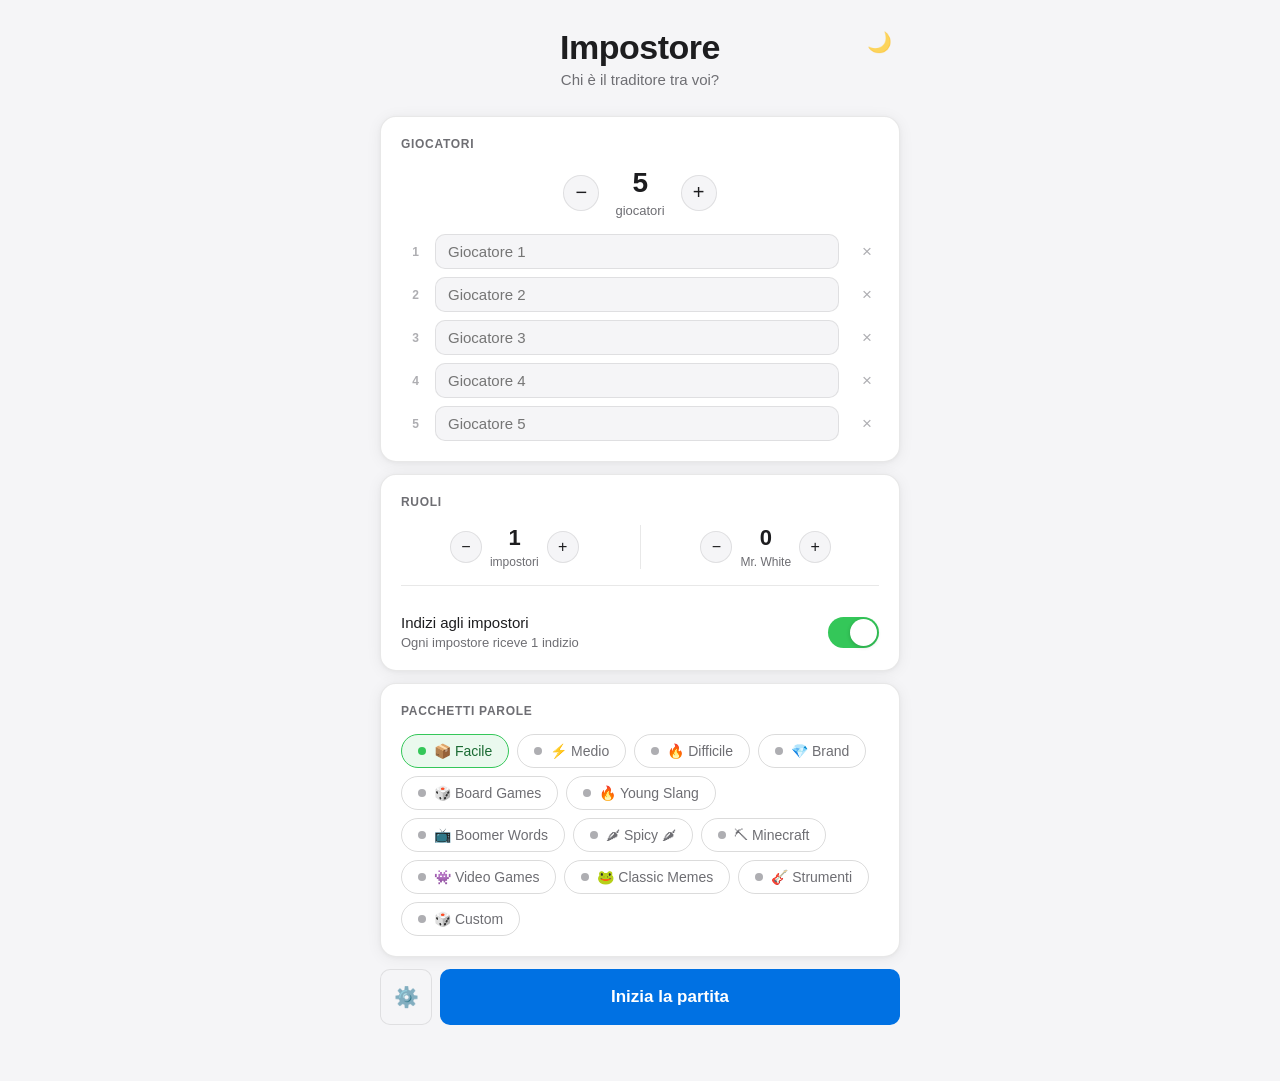
==== index.html @ fb58d08e "Rifinisce modale creazione pacchetti AI" ====
<!DOCTYPE html>
<html lang="it">
<head>
  <meta charset="UTF-8">
  <meta name="viewport" content="width=device-width, initial-scale=1.0">
  <title>Impostore</title>
  <link rel="stylesheet" href="style.css">
  <script>
    (function() {
      var t = localStorage.getItem('imp_theme') ||
        (matchMedia('(prefers-color-scheme: dark)').matches ? 'dark' : 'light');
      document.documentElement.dataset.theme = t;
    })();
  </script>
</head>
<body>
  <div class="app">
    <!-- HOME -->
    <div class="screen active" id="screen-home">
      <div class="header" style="position:relative;">
        <button class="theme-btn" id="btn-theme" aria-label="Cambia tema">🌙</button>
        <h1>Impostore</h1>
        <p>Chi è il traditore tra voi?</p>
      </div>
      <div class="card">
        <div class="card-title">Giocatori</div>
        <div class="stepper">
          <button class="step-btn" id="btn-players-minus">−</button>
          <div>
            <div class="step-value" id="player-count">5</div>
            <div class="step-label">giocatori</div>
          </div>
          <button class="step-btn" id="btn-players-plus">+</button>
        </div>
        <div class="player-name-list" id="player-name-list"></div>
      </div>
      <div class="card">
        <div class="card-title">Ruoli</div>
        <div class="roles-grid">
          <div class="role-col-l">
            <div class="stepper">
              <button class="step-btn" id="btn-impostors-minus">−</button>
              <div>
                <div class="step-value" id="impostor-count">1</div>
                <div class="step-label">impostori</div>
              </div>
              <button class="step-btn" id="btn-impostors-plus">+</button>
            </div>
          </div>
          <div class="roles-divider"></div>
          <div class="role-col-r">
            <div class="stepper">
              <button class="step-btn" id="btn-mrwhites-minus">−</button>
              <div>
                <div class="step-value" id="mrwhite-count">0</div>
                <div class="step-label">Mr. White</div>
              </div>
              <button class="step-btn" id="btn-mrwhites-plus">+</button>
            </div>
          </div>
        </div>
        <div class="divider"></div>
        <div class="toggle-row">
          <div class="toggle-info">
            <h3>Indizi agli impostori</h3>
            <p>Ogni impostore riceve 1 indizio</p>
          </div>
          <button class="toggle on" id="toggle-hints"></button>
        </div>
      </div>
      <div class="card">
        <div class="card-title">Pacchetti parole</div>
        <div class="packet-grid" id="home-packet-grid"></div>
      </div>
      <div class="start-row">
        <button class="settings-gear" id="btn-settings">⚙️</button>
        <button class="btn btn-primary" id="btn-start" style="flex: 1;">Inizia la partita</button>
      </div>
    </div>

    <!-- SETTINGS -->
    <div class="screen" id="screen-settings">
      <div class="nav-row">
        <button class="nav-back" id="btn-settings-back">‹ Indietro</button>
        <div class="nav-title">Pacchetti parole</div>
        <div style="width: 60px;"></div>
      </div>
      <div class="settings-intro">
        Formato per ogni riga: <code>parola,indizio1,indizio2,...</code><br>
        Una voce per riga &nbsp;·&nbsp; Indizi opzionali, quanti ne vuoi &nbsp;·&nbsp; Ogni indizio può essere più parole
      </div>
      <div class="sa-row">
        <button class="sa-btn" id="btn-export-all">⬆ Esporta tutti</button>
        <label class="sa-btn" style="cursor: pointer;">
          ⬇ Importa
          <input type="file" id="file-import" accept=".json" style="display: none;">
        </label>
      </div>
      <div id="packet-editors"></div>
      <button class="add-packet-btn" id="btn-add-packet">+ Aggiungi pacchetto</button>
      <button class="add-packet-btn ai-open-btn" id="btn-ai-packet">✨ Crea pacchetto con AI</button>
    </div>

    <!-- COVER -->
    <div class="screen" id="screen-cover">
      <div class="progress-bar">
        <div class="progress-fill" id="cover-pb"></div>
      </div>
      <div class="cover-screen">
        <div class="cover-icon">🙈</div>
        <div class="cover-title" id="cover-title">Passa il telefono</div>
        <div class="cover-sub">Guarda solo tu la schermata successiva</div>
      </div>
    </div>

    <!-- REVEAL -->
    <div class="screen" id="screen-reveal">
      <div class="progress-bar">
        <div class="progress-fill" id="reveal-pb"></div>
      </div>
      <div class="reveal-top">
        <div class="player-card" id="player-card"></div>
      </div>
    </div>

    <!-- VOTE -->
    <div class="screen" id="screen-vote">
      <div class="nav-row">
        <div class="nav-title">Vota l'impostore</div>
      </div>
      <div class="card">
        <div class="card-title">Chi vuoi eliminare?</div>
        <div class="player-list" id="vote-list"></div>
      </div>
    </div>

    <!-- CIVILIAN ELIMINATED -->
    <div class="screen" id="screen-civilian-elim">
      <div class="civ-elim-card">
        <div style="font-size: 64px; margin-bottom: var(--spacing-lg);">😮</div>
        <div style="font-size: 22px; font-weight: 700; margin-bottom: var(--spacing-md);" id="civ-elim-name"></div>
        <div style="font-size: 17px; color: var(--success); font-weight: 600; margin-bottom: var(--spacing-lg);">Era un civile!</div>
        <p style="font-size: 15px; color: var(--text2); line-height: 1.5;">Gli impostori sono ancora in circolazione. Il gioco continua.</p>
      </div>
    </div>

    <!-- MR WHITE GUESS -->
    <div class="screen" id="screen-mrwhite-guess">
      <div class="player-card">
        <div class="role-icon mrwhite">🕵️</div>
        <div class="role-badge mrwhite">Mr. White eliminato</div>
        <p style="font-size: 15px; color: var(--text2); line-height: 1.5; margin-bottom: var(--spacing-xl);">
          Hai ascoltato tutti. Se indovini la parola segreta, <strong>vinci tu!</strong>
        </p>
        <input type="text" id="mrwhite-guess-input" placeholder="La parola è…"
          style="width: 100%; padding: var(--spacing-lg); border-radius: var(--radius-sm); border: 1.5px solid var(--border); font-size: 17px; font-family: inherit; outline: none; text-align: center; background: var(--surface2); margin-bottom: var(--spacing-lg); transition: border-color 0.15s;"
          onkeydown="if(event.key==='Enter'){checkMrWhiteGuess();}" />
      </div>
    </div>

    <!-- RESULT -->
    <div class="screen" id="screen-result">
      <div class="result-card" id="result-card"></div>
    </div>

    <!-- ROLE SUMMARY -->
    <div class="screen" id="screen-role-summary">
      <div class="result-card" id="role-summary-card"></div>
    </div>
  </div>

  <!-- Bottom Navigation Bar -->
  <div class="bottom-nav" id="bottom-nav">
    <div class="bottom-nav-inner">
      <div class="btn-group" id="nav-buttons"></div>
    </div>
  </div>

  <div class="ai-modal" id="ai-pack-modal">
    <div class="ai-pack-panel" id="ai-pack-panel">
      <button class="ai-close" id="btn-ai-close" aria-label="Chiudi">×</button>
      <div class="ai-setup" id="ai-setup">
        <div class="card-title">Crea pacchetto con AI</div>
        <div class="ai-form-grid">
          <label class="ai-field">
            <span>Quante parole</span>
            <input type="number" id="ai-count" min="5" max="200" value="50">
          </label>
          <label class="ai-field">
            <span>Tema del pacchetto</span>
            <input type="text" id="ai-theme" placeholder="es. cinema anni '90">
          </label>
          <label class="ai-field">
            <span>Lingua</span>
            <input type="text" id="ai-language" value="italiano">
          </label>
          <label class="ai-field">
            <span>Indizi per parola</span>
            <input type="number" id="ai-hints" min="0" max="12" value="4">
          </label>
          <label class="ai-field">
            <span>Difficoltà indizi</span>
            <select id="ai-difficulty">
              <option value="vicini">Vicini alla parola</option>
              <option value="medi" selected>Medi</option>
              <option value="lontani">Lontani dalla parola</option>
              <option value="molto lontani">Molto lontani</option>
            </select>
          </label>
          <label class="ai-check">
            <input type="checkbox" id="ai-multiword" checked>
            <span>Gli indizi possono essere più di una parola</span>
          </label>
        </div>
        <label class="ai-field ai-extra-field">
          <span>Se ti serve qualcos'altro</span>
          <textarea id="ai-extra" rows="3" placeholder="Vincoli, pubblico, parole da evitare, tono..."></textarea>
        </label>
        <button class="btn btn-primary" id="btn-ai-copy">Copia prompt</button>
      </div>
      <div class="ai-import" id="ai-import">
        <div class="small-info" id="ai-copy-status">Prompt copiato. Incolla qui sotto la risposta dell'AI.</div>
        <textarea class="packet-textarea" id="ai-response" spellcheck="false" placeholder="Incolla qui la lista generata dall'AI"></textarea>
        <button class="btn btn-secondary" id="btn-ai-create">Crea pacchetto dalla risposta</button>
      </div>
    </div>
  </div>

  <script src="script.js"></script>
</body>
</html>
---- style.css ----
* {
  margin: 0;
  padding: 0;
  box-sizing: border-box;
}

:root {
  --bg: #f5f5f7;
  --surface: #fff;
  --surface2: #f5f5f7;
  --surface3: #e8e8ed;
  --border: rgba(0, 0, 0, 0.09);
  --border2: rgba(0, 0, 0, 0.14);
  --text: #1d1d1f;
  --text2: #6e6e73;
  --text3: #aeaeb2;
  --accent: #0071e3;
  --accent-h: #0077ed;
  --danger: #ff3b30;
  --success: #34c759;
  --warning: #ff9f0a;
  --mrw: #636366;

  --radius: 16px;
  --radius-sm: 10px;
  --spacing-xs: 4px;
  --spacing-sm: 8px;
  --spacing-md: 12px;
  --spacing-lg: 16px;
  --spacing-xl: 20px;
  --spacing-2xl: 24px;
  --spacing-3xl: 28px;
  --spacing-4xl: 32px;

  --shadow: 0 2px 16px rgba(0, 0, 0, 0.06), 0 1px 4px rgba(0, 0, 0, 0.04);
  --shadow-lg: 0 20px 60px rgba(0, 0, 0, 0.11), 0 4px 16px rgba(0, 0, 0, 0.06);

  --toggle-off: #e5e5ea;
  --nav-bg: rgba(245, 245, 247, 0.85);
}

body {
  font-family: -apple-system, BlinkMacSystemFont, 'Helvetica Neue', sans-serif;
  background: var(--bg);
  color: var(--text);
  min-height: 100vh;
  display: flex;
  flex-direction: column;
  align-items: center;
  padding: var(--spacing-2xl) var(--spacing-lg);
  -webkit-font-smoothing: antialiased;
  transition: padding-bottom 0.15s;
}

body.has-bottom-nav {
  padding-bottom: calc(140px + env(safe-area-inset-bottom, 0px));
}

.app {
  width: 100%;
  max-width: 520px;
  display: flex;
  flex-direction: column;
  flex: 1;
}

.screen {
  display: none;
}

.screen.active {
  display: block;
}

/* Header */
.header {
  text-align: center;
  margin-bottom: var(--spacing-3xl);
  padding-top: var(--spacing-xs);
}

.header h1 {
  font-size: 34px;
  font-weight: 700;
  letter-spacing: -0.5px;
}

.header p {
  font-size: 15px;
  color: var(--text2);
  margin-top: var(--spacing-xs);
}

/* Navigation */
.nav-row {
  display: flex;
  align-items: center;
  justify-content: space-between;
  margin-bottom: var(--spacing-lg);
}

.nav-back {
  font-size: 15px;
  color: var(--accent);
  background: none;
  border: none;
  cursor: pointer;
  font-family: inherit;
  font-weight: 500;
  padding: 0;
  transition: opacity 0.15s;
}

.nav-back:active {
  opacity: 0.7;
}

.nav-title {
  font-size: 17px;
  font-weight: 600;
}

/* Card */
.card {
  background: var(--surface);
  border-radius: var(--radius);
  padding: var(--spacing-xl);
  box-shadow: var(--shadow);
  margin-bottom: var(--spacing-md);
  border: 1px solid var(--border);
  width: 100%;
}

.card-title {
  font-size: 12px;
  font-weight: 600;
  color: var(--text2);
  text-transform: uppercase;
  letter-spacing: 0.7px;
  margin-bottom: var(--spacing-lg);
}

/* Stepper */
.stepper {
  display: flex;
  align-items: center;
  gap: var(--spacing-lg);
  justify-content: center;
}

.step-btn {
  width: 36px;
  height: 36px;
  border-radius: 50%;
  border: 1px solid var(--border);
  background: var(--surface2);
  color: var(--text);
  font-size: 20px;
  cursor: pointer;
  display: flex;
  align-items: center;
  justify-content: center;
  transition: all 0.15s;
  font-family: inherit;
}

.step-btn:hover {
  background: var(--surface3);
}

.step-btn:active {
  transform: scale(0.9);
}

.step-value {
  font-size: 28px;
  font-weight: 600;
  min-width: 40px;
  text-align: center;
  letter-spacing: -0.5px;
}

.step-label {
  font-size: 13px;
  color: var(--text2);
  text-align: center;
  margin-top: var(--spacing-xs);
}

/* Roles */
.roles-grid {
  display: grid;
  grid-template-columns: 1fr 1px 1fr;
}

.roles-divider {
  background: var(--border);
}

.role-col-l {
  padding-right: var(--spacing-md);
}

.role-col-r {
  padding-left: var(--spacing-md);
}

.roles-grid .stepper {
  gap: var(--spacing-sm);
}

.roles-grid .step-btn {
  width: 32px;
  height: 32px;
  font-size: 16px;
}

.roles-grid .step-value {
  font-size: 22px;
  min-width: 32px;
}

.roles-grid .step-label {
  font-size: 12px;
}

/* Toggle */
.toggle-row {
  display: flex;
  align-items: center;
  justify-content: space-between;
  padding: var(--spacing-md) 0;
  border-bottom: 1px solid var(--border);
}

.toggle-row:last-child {
  border-bottom: none;
  padding-bottom: 0;
}

.toggle-info h3 {
  font-size: 15px;
  font-weight: 500;
}

.toggle-info p {
  font-size: 13px;
  color: var(--text2);
  margin-top: var(--spacing-xs);
}

.toggle {
  width: 51px;
  height: 31px;
  background: var(--toggle-off);
  border-radius: 16px;
  position: relative;
  cursor: pointer;
  transition: background 0.25s;
  flex-shrink: 0;
  border: none;
  outline: none;
}

.toggle.on {
  background: var(--success);
}

.toggle::after {
  content: '';
  position: absolute;
  width: 27px;
  height: 27px;
  background: white;
  border-radius: 50%;
  top: 2px;
  left: 2px;
  transition: transform 0.25s;
  box-shadow: 0 1px 4px rgba(0, 0, 0, 0.2);
}

.toggle.on::after {
  transform: translateX(20px);
}

/* Packets */
.packet-grid {
  display: flex;
  flex-wrap: wrap;
  gap: var(--spacing-sm);
}

.packet-pill {
  padding: var(--spacing-sm) var(--spacing-lg);
  border-radius: 20px;
  font-size: 14px;
  font-weight: 500;
  cursor: pointer;
  border: 1.5px solid var(--border2);
  background: transparent;
  color: var(--text2);
  transition: border-color 0.25s ease, background 0.25s ease, color 0.25s ease,
              transform 0.18s cubic-bezier(0.34, 1.56, 0.64, 1);
  font-family: inherit;
  display: flex;
  align-items: center;
  gap: var(--spacing-sm);
}

.packet-pill:active {
  transform: scale(0.92);
}

.packet-pill .dot {
  width: 8px;
  height: 8px;
  border-radius: 50%;
  background: var(--text3);
  flex-shrink: 0;
}

/* Player Names */
.player-name-list {
  display: flex;
  flex-direction: column;
  gap: var(--spacing-sm);
  margin-top: var(--spacing-lg);
}

.player-name-row {
  display: flex;
  align-items: center;
  gap: var(--spacing-lg);
}

.player-index {
  font-size: 12px;
  color: var(--text3);
  font-weight: 600;
  min-width: 18px;
  text-align: right;
}

.name-input {
  flex: 1;
  padding: var(--spacing-sm) var(--spacing-md);
  border-radius: var(--radius-sm);
  border: 1.5px solid var(--border);
  background: var(--surface2);
  font-family: inherit;
  font-size: 15px;
  color: var(--text);
  outline: none;
  transition: border-color 0.15s, background 0.15s;
}

.name-input:focus {
  border-color: var(--accent);
  background: var(--surface);
}

.name-delete-btn {
  width: 24px;
  height: 24px;
  border-radius: 50%;
  border: none;
  background: transparent;
  color: var(--text3);
  cursor: pointer;
  display: flex;
  align-items: center;
  justify-content: center;
  font-size: 17px;
  line-height: 1;
  flex-shrink: 0;
  transition: color 0.15s, background 0.15s;
  padding: 0;
  font-family: inherit;
}

.name-delete-btn:hover {
  color: var(--danger);
  background: rgba(255, 59, 48, 0.08);
}

/* Buttons */
.btn {
  width: 100%;
  padding: 15px;
  border-radius: var(--radius-sm);
  border: none;
  font-size: 17px;
  font-weight: 600;
  cursor: pointer;
  font-family: inherit;
  transition: all 0.15s;
}

.btn-primary {
  background: var(--accent);
  color: white;
}

.btn-primary:hover {
  background: var(--accent-h);
}

.btn-primary:active {
  transform: scale(0.98);
}

.btn-secondary {
  background: var(--surface2);
  color: var(--text);
  border: 1px solid var(--border);
  font-size: 15px;
  font-weight: 500;
  padding: 12px;
}

.btn-secondary:hover {
  background: var(--surface3);
}

.btn-group {
  display: flex;
  flex-direction: column;
  gap: var(--spacing-sm);
}

.start-row {
  display: flex;
  gap: var(--spacing-sm);
  margin-bottom: var(--spacing-4xl);
}

.settings-gear {
  flex: 0 0 auto;
  width: 52px;
  height: auto;
  border-radius: var(--radius-sm);
  border: 1px solid var(--border);
  background: var(--surface2);
  font-size: 20px;
  cursor: pointer;
  display: flex;
  align-items: center;
  justify-content: center;
  transition: background 0.15s;
  padding: 15px;
}

.settings-gear:hover {
  background: var(--surface3);
}

/* Progress Bar */
.progress-bar {
  height: 5px;
  background: var(--surface3);
  border-radius: 3px;
  margin-bottom: var(--spacing-xl);
  overflow: hidden;
  width: 100%;
  flex-shrink: 0;
}

.progress-fill {
  height: 100%;
  background: var(--accent);
  border-radius: 3px;
  transition: width 0.35s ease;
}

/* Cover Screen */
.screen#screen-cover {
  display: none;
  flex-direction: column;
  justify-content: flex-start;
  align-items: center;
}

.screen#screen-cover.active {
  display: flex;
}

.cover-screen {
  background: var(--surface);
  border-radius: var(--radius);
  padding: var(--spacing-4xl) var(--spacing-2xl);
  text-align: center;
  box-shadow: var(--shadow-lg);
  border: 1px solid var(--border);
  width: 100%;
  margin: auto 0;
  animation: cardEnter 0.34s cubic-bezier(0.2, 0.8, 0.2, 1);
}

.cover-icon {
  font-size: 52px;
  margin-bottom: var(--spacing-lg);
}

.cover-title {
  font-size: 24px;
  font-weight: 700;
  margin-bottom: var(--spacing-md);
  letter-spacing: -0.3px;
}

.cover-sub {
  font-size: 15px;
  color: var(--text2);
}

/* Reveal Screen */
#screen-reveal {
  display: none;
  flex-direction: column;
  justify-content: flex-start;
  align-items: center;
}

#screen-reveal.active {
  display: flex;
}

.reveal-top {
  flex: 1;
  display: flex;
  flex-direction: column;
  justify-content: center;
  align-items: center;
  width: 100%;
}

/* Player Card */
.player-card {
  background: var(--surface);
  border-radius: var(--radius);
  padding: var(--spacing-4xl) var(--spacing-2xl) var(--spacing-xl);
  text-align: center;
  box-shadow: var(--shadow-lg);
  border: 1px solid var(--border);
  animation: cardEnter 0.34s cubic-bezier(0.2, 0.8, 0.2, 1);
  width: 100%;
}

@keyframes cardEnter {
  from {
    opacity: 0;
    transform: translateY(18px) scale(0.985);
  }
  to {
    opacity: 1;
    transform: translateY(0) scale(1);
  }
}

@keyframes cardExit {
  to {
    opacity: 0;
    transform: translateY(-10px) scale(0.985);
  }
}

.player-number {
  font-size: 12px;
  font-weight: 600;
  color: var(--text3);
  text-transform: uppercase;
  letter-spacing: 0.8px;
  margin-bottom: var(--spacing-xl);
}

.role-icon {
  width: 80px;
  height: 80px;
  border-radius: 50%;
  display: flex;
  align-items: center;
  justify-content: center;
  font-size: 36px;
  margin: 0 auto var(--spacing-lg);
}

.role-icon.civilian {
  background: rgba(52, 199, 89, 0.1);
}

.role-icon.impostor {
  background: rgba(255, 59, 48, 0.1);
}

.role-icon.mrwhite {
  background: rgba(99, 99, 102, 0.1);
}

.role-badge {
  font-size: 22px;
  font-weight: 700;
  margin-bottom: var(--spacing-md);
}

.role-badge.civilian {
  color: var(--success);
}

.role-badge.impostor {
  color: var(--danger);
}

.role-badge.mrwhite {
  color: var(--mrw);
}

.role-word {
  font-size: 34px;
  font-weight: 700;
  color: var(--text);
  letter-spacing: -0.8px;
  margin-top: var(--spacing-lg);
}

.role-sub {
  font-size: 14px;
  color: var(--text2);
  margin-top: var(--spacing-lg);
  line-height: 1.5;
}

.hint-solo {
  background: rgba(255, 159, 10, 0.07);
  border: 1px solid rgba(255, 159, 10, 0.25);
  border-radius: var(--radius-sm);
  padding: var(--spacing-lg);
  margin-top: var(--spacing-lg);
  text-align: center;
}

.hint-label {
  font-size: 11px;
  font-weight: 700;
  color: var(--warning);
  text-transform: uppercase;
  letter-spacing: 0.6px;
  margin-bottom: var(--spacing-sm);
}

.hint-text {
  font-size: 22px;
  font-weight: 700;
  color: var(--text);
}

/* Civilian Eliminated */
.screen#screen-civilian-elim {
  display: none;
  flex-direction: column;
  justify-content: center;
  align-items: center;
}

.screen#screen-civilian-elim.active {
  display: flex;
}

.civ-elim-card {
  background: var(--surface);
  border-radius: var(--radius);
  padding: var(--spacing-4xl) var(--spacing-2xl);
  text-align: center;
  box-shadow: var(--shadow-lg);
  border: 1px solid var(--border);
  animation: cardEnter 0.34s cubic-bezier(0.2, 0.8, 0.2, 1);
  width: 100%;
}

/* Mr White Guess Screen */
.screen#screen-mrwhite-guess {
  display: none;
  flex-direction: column;
  justify-content: center;
  align-items: center;
}

.screen#screen-mrwhite-guess.active {
  display: flex;
}

/* Vote Screen */
#screen-vote.active {
  flex: 1;
  display: flex;
  flex-direction: column;
  justify-content: center;
  position: relative;
}

#screen-vote .nav-row {
  position: absolute;
  top: 0;
  left: 0;
  right: 0;
  justify-content: center;
}

#screen-vote .card {
  margin-bottom: 0;
}

.player-list {
  display: flex;
  flex-direction: column;
  gap: var(--spacing-sm);
  margin-top: var(--spacing-lg);
}

.player-vote-item {
  display: flex;
  align-items: center;
  justify-content: space-between;
  padding: var(--spacing-lg) var(--spacing-xl);
  background: var(--surface2);
  border-radius: var(--radius-sm);
  border: 1.5px solid var(--border);
  cursor: pointer;
  transition: all 0.15s;
  user-select: none;
  min-height: 48px;
}

.player-vote-item:hover {
  border-color: var(--accent);
  background: rgba(0, 113, 227, 0.04);
}

.player-vote-item.selected {
  border-color: var(--danger);
  background: rgba(255, 59, 48, 0.06);
}

.player-vote-name {
  font-size: 16px;
  font-weight: 500;
}

.vote-check {
  width: 22px;
  height: 22px;
  border-radius: 50%;
  border: 2px solid var(--border);
  display: flex;
  align-items: center;
  justify-content: center;
  font-size: 11px;
  color: white;
  font-weight: 700;
  flex-shrink: 0;
}

.player-vote-item.selected .vote-check {
  background: var(--danger);
  border-color: var(--danger);
}

/* Result Card */
.screen#screen-result,
.screen#screen-role-summary {
  display: none;
  flex-direction: column;
  justify-content: center;
  align-items: center;
}

.screen#screen-result.active,
.screen#screen-role-summary.active {
  display: flex;
}

.result-card {
  background: var(--surface);
  border-radius: var(--radius);
  padding: var(--spacing-4xl) var(--spacing-2xl);
  text-align: center;
  box-shadow: var(--shadow-lg);
  border: 1px solid var(--border);
  animation: cardEnter 0.34s cubic-bezier(0.2, 0.8, 0.2, 1);
  width: 100%;
}

.result-emoji {
  font-size: 64px;
  margin-bottom: var(--spacing-md);
}

.result-title {
  font-size: 28px;
  font-weight: 700;
  letter-spacing: -0.5px;
  margin-bottom: var(--spacing-md);
}

.result-sub {
  font-size: 15px;
  color: var(--text2);
  margin-bottom: var(--spacing-xl);
  line-height: 1.5;
}

.info-row {
  display: flex;
  justify-content: space-between;
  align-items: center;
  padding: var(--spacing-md) 0;
  border-bottom: 1px solid var(--border);
  font-size: 15px;
}

.info-row:last-child {
  border-bottom: none;
}

.info-row span:first-child {
  color: var(--text2);
}

.info-row span:last-child {
  font-weight: 600;
}

.tag-i {
  color: var(--danger);
}

.tag-mw {
  color: var(--mrw);
}

.role-summary {
  margin-top: var(--spacing-sm);
  text-align: left;
}

/* Settings */
.settings-intro {
  font-size: 14px;
  color: var(--text2);
  margin-bottom: var(--spacing-lg);
  line-height: 1.65;
  background: var(--surface);
  border-radius: var(--radius-sm);
  padding: var(--spacing-lg);
  border: 1px solid var(--border);
}

.settings-intro code {
  font-family: ui-monospace, SFMono-Regular, Menlo, monospace;
  font-size: 12.5px;
  background: var(--surface3);
  padding: var(--spacing-xs) var(--spacing-sm);
  border-radius: 4px;
  color: var(--text);
}

/* Packet Editor */
.packet-item {
  background: var(--surface);
  border-radius: var(--radius-sm);
  border: 1px solid var(--border);
  margin-bottom: var(--spacing-sm);
  overflow: hidden;
  box-shadow: var(--shadow);
}

.packet-header {
  display: flex;
  align-items: center;
  justify-content: space-between;
  padding: var(--spacing-lg);
  cursor: pointer;
  gap: var(--spacing-sm);
}

.ph-left {
  display: flex;
  align-items: center;
  gap: var(--spacing-sm);
  flex: 1;
  min-width: 0;
}

.pdot {
  width: 9px;
  height: 9px;
  border-radius: 50%;
  flex-shrink: 0;
}

.pname {
  font-size: 15px;
  font-weight: 500;
}

.pcount {
  font-size: 13px;
  color: var(--text3);
  flex-shrink: 0;
}

.pchev {
  font-size: 12px;
  color: var(--text3);
  transition: transform 0.32s cubic-bezier(0.4, 0, 0.2, 1);
  flex-shrink: 0;
}

.pchev.open {
  transform: rotate(180deg);
}

.packet-body {
  max-height: 0;
  overflow: hidden;
  padding: 0 var(--spacing-lg);
  transition: max-height 0.32s cubic-bezier(0.4, 0, 0.2, 1),
              padding 0.32s cubic-bezier(0.4, 0, 0.2, 1);
}

.packet-body.open {
  max-height: 800px;
  padding-bottom: var(--spacing-lg);
}

.packet-textarea {
  width: 100%;
  padding: var(--spacing-sm) var(--spacing-md);
  border-radius: 8px;
  border: 1.5px solid var(--border);
  background: var(--surface2);
  font-family: ui-monospace, SFMono-Regular, Menlo, monospace;
  font-size: 12px;
  color: var(--text);
  resize: vertical;
  min-height: 140px;
  outline: none;
  transition: border-color 0.15s;
  line-height: 1.65;
}

.packet-textarea:focus {
  border-color: var(--accent);
}

.packet-name-input {
  flex: 1;
  padding: var(--spacing-sm) var(--spacing-md);
  border-radius: var(--radius-sm);
  border: 1.5px solid var(--border);
  background: var(--surface2);
  font-family: inherit;
  font-size: 15px;
  font-weight: 500;
  color: var(--text);
  outline: none;
  transition: border-color 0.15s, background 0.15s;
  min-width: 0;
}

.packet-name-input:focus {
  border-color: var(--accent);
  background: var(--surface);
}

.emoji-btn {
  font-size: 20px;
  background: var(--surface2);
  border: 1px solid var(--border);
  border-radius: var(--radius-sm);
  width: 40px;
  height: 40px;
  cursor: pointer;
  flex-shrink: 0;
  display: flex;
  align-items: center;
  justify-content: center;
  transition: background 0.15s;
  padding: 0;
}

.emoji-btn:hover {
  background: var(--surface3);
}

.psave {
  padding: var(--spacing-sm) var(--spacing-lg);
  border-radius: 8px;
  background: var(--accent);
  color: white;
  border: none;
  font-size: 13px;
  font-weight: 600;
  cursor: pointer;
  font-family: inherit;
  transition: opacity 0.15s;
}

.psave:active {
  opacity: 0.8;
}

.pgray {
  background: var(--surface3);
  color: var(--text);
  border: 1px solid var(--border);
}

.pdel {
  padding: var(--spacing-sm) var(--spacing-md);
  border-radius: 8px;
  background: rgba(255, 59, 48, 0.08);
  color: var(--danger);
  border: 1px solid rgba(255, 59, 48, 0.2);
  font-size: 13px;
  font-weight: 600;
  cursor: pointer;
  font-family: inherit;
  transition: all 0.15s;
}

.pdel:hover {
  background: rgba(255, 59, 48, 0.12);
}

.add-packet-btn {
  width: 100%;
  padding: var(--spacing-md);
  border-radius: var(--radius-sm);
  border: 1.5px dashed var(--border2);
  background: transparent;
  color: var(--text2);
  font-size: 15px;
  font-weight: 500;
  cursor: pointer;
  font-family: inherit;
  transition: all 0.15s;
  margin-bottom: var(--spacing-lg);
}

.add-packet-btn:hover {
  background: var(--surface3);
  border-color: var(--accent);
  color: var(--accent);
}

.ai-open-btn {
  margin-top: calc(var(--spacing-sm) * -1);
}

.sa-row {
  display: flex;
  gap: var(--spacing-sm);
  margin-bottom: var(--spacing-lg);
}

.sa-btn {
  flex: 1;
  padding: var(--spacing-sm);
  border-radius: var(--radius-sm);
  border: 1px solid var(--border);
  background: var(--surface2);
  color: var(--text);
  font-size: 14px;
  font-weight: 500;
  cursor: pointer;
  font-family: inherit;
  transition: all 0.15s;
  text-align: center;
}

.sa-btn:hover {
  background: var(--surface3);
}

.ai-modal {
  display: none;
  position: fixed;
  inset: 0;
  z-index: 100;
  padding: var(--spacing-lg);
  background: rgba(0, 0, 0, 0.28);
  backdrop-filter: blur(8px);
  -webkit-backdrop-filter: blur(8px);
  align-items: center;
  justify-content: center;
}

.ai-modal.open {
  display: flex;
}

.ai-pack-panel {
  position: relative;
  background: var(--surface);
  border: 1px solid var(--border);
  border-radius: var(--radius);
  box-shadow: var(--shadow-lg);
  padding: var(--spacing-xl);
  width: min(100%, 520px);
  max-height: min(760px, calc(100vh - 48px));
  overflow-y: auto;
  animation: cardEnter 0.24s cubic-bezier(0.2, 0.8, 0.2, 1);
}

.ai-close {
  position: absolute;
  top: var(--spacing-md);
  right: var(--spacing-md);
  width: 32px;
  height: 32px;
  border: none;
  border-radius: 50%;
  background: var(--surface2);
  color: var(--text2);
  font-size: 22px;
  line-height: 1;
  cursor: pointer;
  font-family: inherit;
  display: flex;
  align-items: center;
  justify-content: center;
  transition: background 0.15s, color 0.15s;
}

.ai-close:hover {
  background: var(--surface3);
  color: var(--text);
}

.ai-setup.hidden {
  display: none;
}

.ai-form-grid {
  display: grid;
  grid-template-columns: 1fr 1fr;
  gap: var(--spacing-md);
  margin-bottom: var(--spacing-md);
}

.ai-field {
  display: flex;
  flex-direction: column;
  gap: var(--spacing-xs);
  font-size: 12px;
  font-weight: 600;
  color: var(--text2);
}

.ai-field input,
.ai-field select,
.ai-field textarea {
  width: 100%;
  padding: var(--spacing-sm) var(--spacing-md);
  border-radius: var(--radius-sm);
  border: 1.5px solid var(--border);
  background: var(--surface2);
  color: var(--text);
  font-family: inherit;
  font-size: 14px;
  outline: none;
  transition: border-color 0.15s, background 0.15s;
}

.ai-field input:focus,
.ai-field select:focus,
.ai-field textarea:focus {
  border-color: var(--accent);
  background: var(--surface);
}

.ai-field textarea {
  resize: vertical;
  line-height: 1.5;
}

.ai-check {
  display: flex;
  align-items: center;
  gap: var(--spacing-sm);
  min-height: 62px;
  padding: 18px 0 0;
  color: var(--text2);
  font-size: 13px;
  font-weight: 500;
}

.ai-check input {
  width: 18px;
  height: 18px;
  accent-color: var(--accent);
  flex-shrink: 0;
}

.ai-extra-field {
  margin-bottom: var(--spacing-xl);
}

.ai-import {
  display: none;
}

.ai-import.open {
  display: block;
}

.ai-import .packet-textarea {
  min-height: 180px;
  margin: var(--spacing-md) 0;
}

@media (max-width: 430px) {
  .ai-modal {
    align-items: flex-start;
    padding: var(--spacing-md);
    padding-top: var(--spacing-xl);
  }

  .ai-form-grid {
    grid-template-columns: 1fr;
  }

  .ai-check {
    min-height: 0;
    padding-top: 0;
  }
}

.ep-panel {
  display: none;
  padding: var(--spacing-md);
  background: var(--surface2);
  border-radius: var(--radius-sm);
  border: 1px solid var(--border);
  margin-bottom: var(--spacing-md);
}

.ep-section-label {
  font-size: 11px;
  font-weight: 600;
  color: var(--text3);
  text-transform: uppercase;
  letter-spacing: 0.6px;
  margin-bottom: var(--spacing-sm);
}

.emoji-picker {
  display: grid;
  grid-template-columns: repeat(8, 1fr);
  gap: var(--spacing-xs);
  margin-bottom: var(--spacing-md);
}

.ep-opt {
  font-size: 18px;
  width: 100%;
  aspect-ratio: 1;
  border-radius: var(--radius-sm);
  border: 1.5px solid transparent;
  background: var(--surface);
  cursor: pointer;
  display: flex;
  align-items: center;
  justify-content: center;
  transition: background 0.15s, border-color 0.15s, transform 0.12s cubic-bezier(0.34, 1.56, 0.64, 1);
  padding: 0;
}

.ep-opt:hover {
  background: var(--surface3);
  transform: scale(1.1);
}

.ep-opt.sel {
  border-color: var(--accent);
  background: rgba(0, 113, 227, 0.12);
  transform: scale(1.08);
}

.color-picker {
  display: grid;
  grid-template-columns: repeat(8, 1fr);
  gap: var(--spacing-sm);
}

.cp-opt {
  width: 100%;
  aspect-ratio: 1;
  border-radius: 50%;
  cursor: pointer;
  border: 2.5px solid transparent;
  transition: transform 0.15s cubic-bezier(0.34, 1.56, 0.64, 1), box-shadow 0.15s;
}

.cp-opt:hover {
  transform: scale(1.15);
}

.cp-opt.sel {
  border-color: white;
  box-shadow: 0 0 0 2.5px var(--accent);
  transform: scale(1.18);
}

.btn-row {
  display: flex;
  gap: var(--spacing-sm);
  margin-top: var(--spacing-lg);
}

.divider {
  height: 1px;
  background: var(--border);
  margin: var(--spacing-lg) 0;
}

.small-info {
  font-size: 12px;
  color: var(--text3);
  text-align: center;
  margin-top: var(--spacing-sm);
}

/* Bottom Navigation */
.bottom-nav {
  position: fixed;
  bottom: 0;
  left: 0;
  right: 0;
  background: var(--nav-bg);
  backdrop-filter: saturate(180%) blur(20px);
  -webkit-backdrop-filter: saturate(180%) blur(20px);
  border-top: 1px solid var(--border);
  padding: var(--spacing-md) var(--spacing-lg) calc(var(--spacing-md) + env(safe-area-inset-bottom, 0px));
  display: none;
  z-index: 10;
}

.bottom-nav-inner {
  max-width: 520px;
  margin: 0 auto;
  width: 100%;
}

.bottom-nav.active {
  display: block;
}

.bottom-nav .btn-group {
  gap: var(--spacing-sm);
}

/* Settings Screen Content */
#screen-settings {
  padding-bottom: var(--spacing-3xl);
}

/* ── Theme toggle button ── */
.theme-btn {
  position: absolute;
  top: 0;
  right: 0;
  background: none;
  border: none;
  font-size: 20px;
  cursor: pointer;
  padding: var(--spacing-sm);
  border-radius: var(--radius-sm);
  line-height: 1;
  transition: background 0.15s;
  opacity: 0.75;
}

.theme-btn:hover {
  background: var(--surface3);
  opacity: 1;
}

/* ── Dark Mode ── */
[data-theme="dark"] {
  --bg: #1c1c1e;
  --surface: #2c2c2e;
  --surface2: #3a3a3c;
  --surface3: #48484a;
  --border: rgba(255, 255, 255, 0.1);
  --border2: rgba(255, 255, 255, 0.16);
  --text: #f2f2f7;
  --text2: #aeaeb2;
  --text3: #636366;
  --accent: #0a84ff;
  --accent-h: #409cff;
  --danger: #ff453a;
  --success: #30d158;
  --warning: #ffd60a;
  --mrw: #98989d;
  --shadow: 0 2px 16px rgba(0, 0, 0, 0.35), 0 1px 4px rgba(0, 0, 0, 0.2);
  --shadow-lg: 0 20px 60px rgba(0, 0, 0, 0.55), 0 4px 16px rgba(0, 0, 0, 0.3);
  --toggle-off: #38383a;
  --nav-bg: rgba(28, 28, 30, 0.88);
}

/* Game screens fill available height so cards appear centered */
#screen-cover.active,
#screen-reveal.active,
#screen-vote.active,
#screen-civilian-elim.active,
#screen-mrwhite-guess.active,
#screen-result.active,
#screen-role-summary.active {
  flex: 1;
}

#packet-editors {
  margin-bottom: var(--spacing-lg);
}
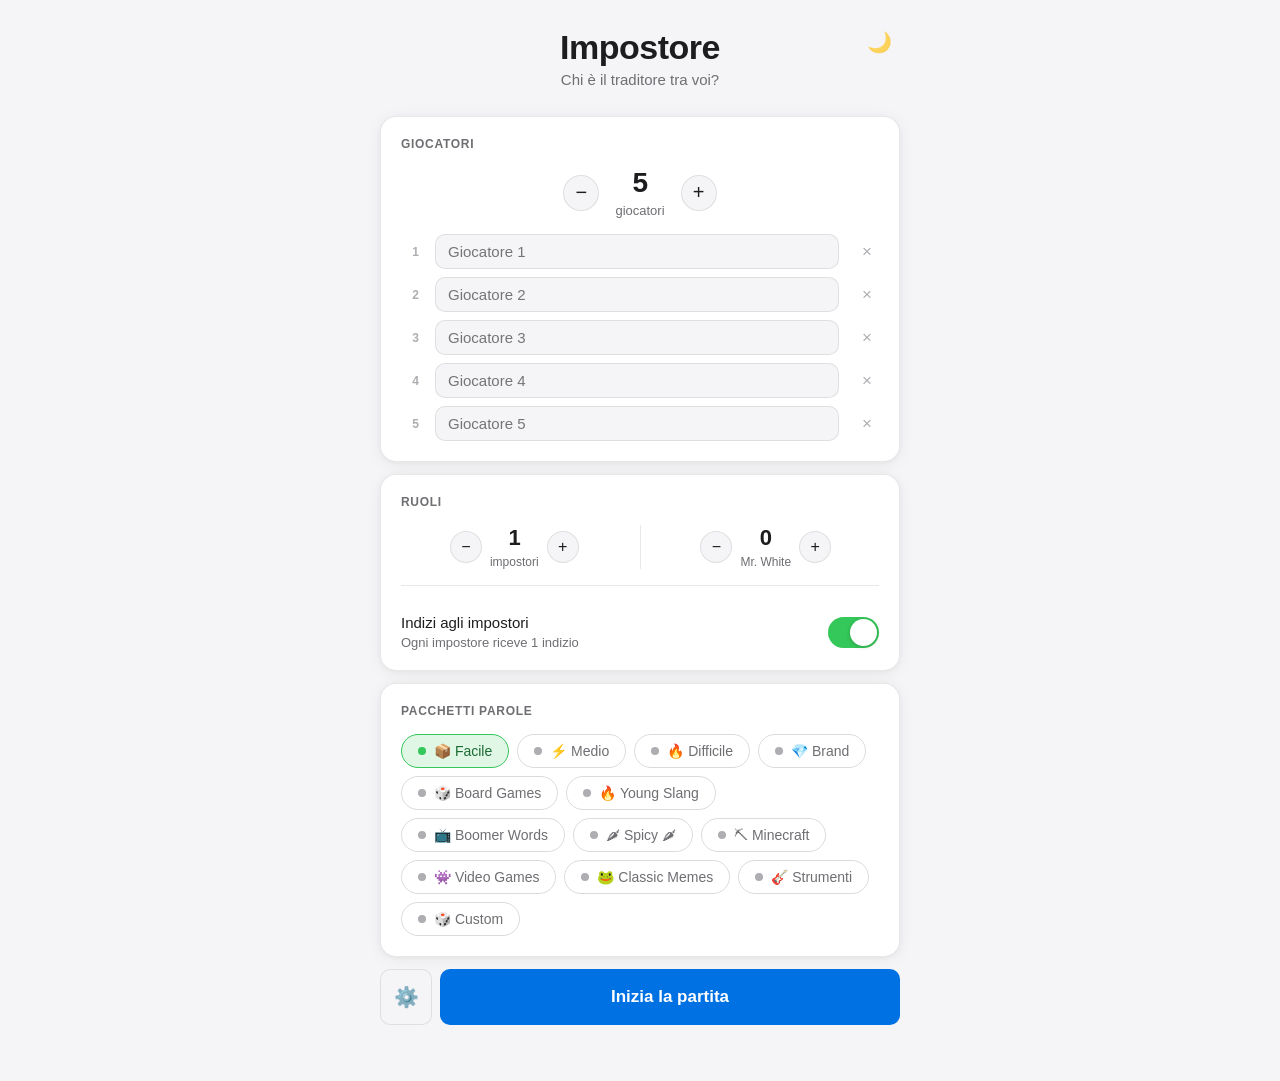
==== commit 30103a8e: "Corregge accenti in dark mode" ====
--- a/index.html
+++ b/index.html
@@ -4,7 +4,7 @@
   <meta charset="UTF-8">
   <meta name="viewport" content="width=device-width, initial-scale=1.0">
   <title>Impostore</title>
-  <link rel="stylesheet" href="style.css">
+  <link rel="stylesheet" href="style.css?v=7">
   <script>
     (function() {
       var t = localStorage.getItem('imp_theme') ||
@@ -226,6 +226,6 @@
     </div>
   </div>
 
-  <script src="script.js"></script>
+  <script src="script.js?v=7"></script>
 </body>
 </html>
--- a/style.css
+++ b/style.css
@@ -16,10 +16,19 @@
   --text3: #aeaeb2;
   --accent: #0071e3;
   --accent-h: #0077ed;
+  --accent-contrast: #fff;
   --danger: #ff3b30;
   --success: #34c759;
   --warning: #ff9f0a;
   --mrw: #636366;
+  --accent-soft: rgba(0, 113, 227, 0.08);
+  --accent-soft-strong: rgba(0, 113, 227, 0.12);
+  --danger-soft: rgba(255, 59, 48, 0.08);
+  --danger-soft-strong: rgba(255, 59, 48, 0.12);
+  --success-soft: rgba(52, 199, 89, 0.1);
+  --warning-soft: rgba(255, 159, 10, 0.08);
+  --warning-border: rgba(255, 159, 10, 0.25);
+  --mrw-soft: rgba(99, 99, 102, 0.1);
 
   --radius: 16px;
   --radius-sm: 10px;
@@ -380,7 +389,7 @@
 
 .name-delete-btn:hover {
   color: var(--danger);
-  background: rgba(255, 59, 48, 0.08);
+  background: var(--danger-soft);
 }
 
 /* Buttons */
@@ -398,7 +407,7 @@
 
 .btn-primary {
   background: var(--accent);
-  color: white;
+  color: var(--accent-contrast);
 }
 
 .btn-primary:hover {
@@ -585,15 +594,15 @@
 }
 
 .role-icon.civilian {
-  background: rgba(52, 199, 89, 0.1);
+  background: var(--success-soft);
 }
 
 .role-icon.impostor {
-  background: rgba(255, 59, 48, 0.1);
+  background: var(--danger-soft-strong);
 }
 
 .role-icon.mrwhite {
-  background: rgba(99, 99, 102, 0.1);
+  background: var(--mrw-soft);
 }
 
 .role-badge {
@@ -630,8 +639,8 @@
 }
 
 .hint-solo {
-  background: rgba(255, 159, 10, 0.07);
-  border: 1px solid rgba(255, 159, 10, 0.25);
+  background: var(--warning-soft);
+  border: 1px solid var(--warning-border);
   border-radius: var(--radius-sm);
   padding: var(--spacing-lg);
   margin-top: var(--spacing-lg);
@@ -732,12 +741,12 @@
 
 .player-vote-item:hover {
   border-color: var(--accent);
-  background: rgba(0, 113, 227, 0.04);
+  background: var(--accent-soft);
 }
 
 .player-vote-item.selected {
   border-color: var(--danger);
-  background: rgba(255, 59, 48, 0.06);
+  background: var(--danger-soft);
 }
 
 .player-vote-name {
@@ -1018,9 +1027,9 @@
 .pdel {
   padding: var(--spacing-sm) var(--spacing-md);
   border-radius: 8px;
-  background: rgba(255, 59, 48, 0.08);
+  background: var(--danger-soft);
   color: var(--danger);
-  border: 1px solid rgba(255, 59, 48, 0.2);
+  border: 1px solid var(--danger-soft-strong);
   font-size: 13px;
   font-weight: 600;
   cursor: pointer;
@@ -1029,7 +1038,7 @@
 }
 
 .pdel:hover {
-  background: rgba(255, 59, 48, 0.12);
+  background: var(--danger-soft-strong);
 }
 
 .add-packet-btn {
@@ -1283,7 +1292,7 @@
 
 .ep-opt.sel {
   border-color: var(--accent);
-  background: rgba(0, 113, 227, 0.12);
+  background: var(--accent-soft-strong);
   transform: scale(1.08);
 }
 
@@ -1397,12 +1406,21 @@
   --text: #f2f2f7;
   --text2: #aeaeb2;
   --text3: #636366;
-  --accent: #0a84ff;
-  --accent-h: #409cff;
-  --danger: #ff453a;
-  --success: #30d158;
-  --warning: #ffd60a;
-  --mrw: #98989d;
+  --accent: #5ac8fa;
+  --accent-h: #7dd8ff;
+  --accent-contrast: #06121a;
+  --danger: #ff6961;
+  --success: #5dde7a;
+  --warning: #ffd166;
+  --mrw: #c7c7cc;
+  --accent-soft: rgba(90, 200, 250, 0.14);
+  --accent-soft-strong: rgba(90, 200, 250, 0.2);
+  --danger-soft: rgba(255, 105, 97, 0.14);
+  --danger-soft-strong: rgba(255, 105, 97, 0.22);
+  --success-soft: rgba(93, 222, 122, 0.14);
+  --warning-soft: rgba(255, 209, 102, 0.12);
+  --warning-border: rgba(255, 209, 102, 0.28);
+  --mrw-soft: rgba(199, 199, 204, 0.12);
   --shadow: 0 2px 16px rgba(0, 0, 0, 0.35), 0 1px 4px rgba(0, 0, 0, 0.2);
   --shadow-lg: 0 20px 60px rgba(0, 0, 0, 0.55), 0 4px 16px rgba(0, 0, 0, 0.3);
   --toggle-off: #38383a;
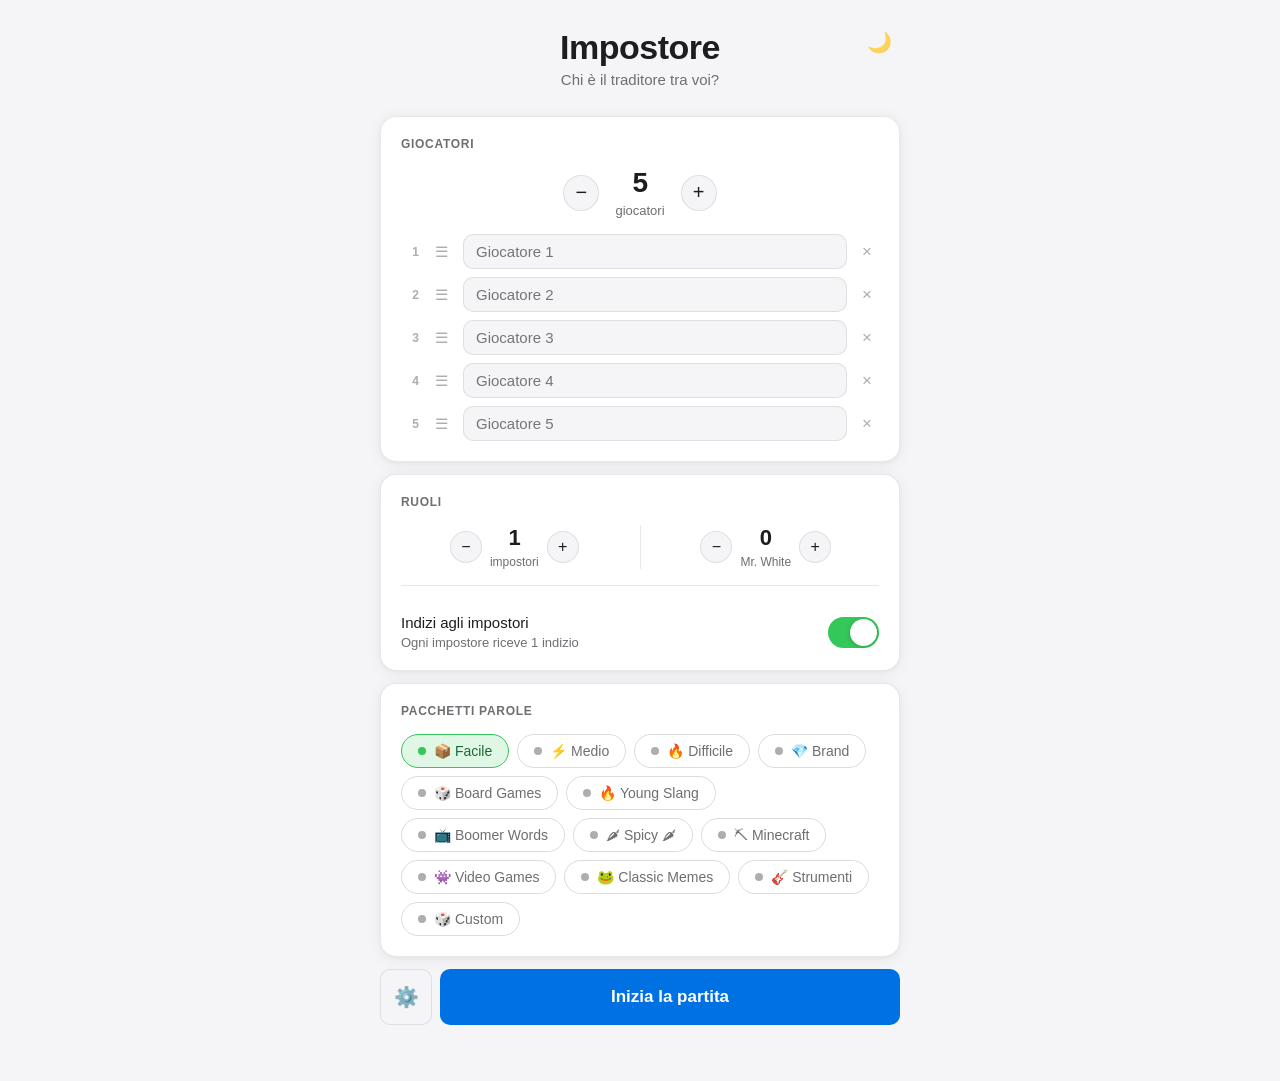
==== commit 0e35d89b: "Aggiunge riordino giocatori e rifinisce progress" ====
--- a/index.html
+++ b/index.html
@@ -4,7 +4,7 @@
   <meta charset="UTF-8">
   <meta name="viewport" content="width=device-width, initial-scale=1.0">
   <title>Impostore</title>
-  <link rel="stylesheet" href="style.css?v=7">
+  <link rel="stylesheet" href="style.css?v=9">
   <script>
     (function() {
       var t = localStorage.getItem('imp_theme') ||
@@ -226,6 +226,6 @@
     </div>
   </div>
 
-  <script src="script.js?v=7"></script>
+  <script src="script.js?v=9"></script>
 </body>
 </html>
--- a/style.css
+++ b/style.css
@@ -339,7 +339,18 @@
 .player-name-row {
   display: flex;
   align-items: center;
-  gap: var(--spacing-lg);
+  gap: var(--spacing-sm);
+  border-radius: var(--radius-sm);
+  transition: background 0.15s, opacity 0.15s;
+}
+
+.player-name-row.dragging {
+  opacity: 0.55;
+  background: var(--accent-soft);
+}
+
+.player-name-row.drop-target {
+  background: var(--accent-soft-strong);
 }
 
 .player-index {
@@ -348,6 +359,29 @@
   font-weight: 600;
   min-width: 18px;
   text-align: right;
+}
+
+.name-drag-btn {
+  width: 28px;
+  height: 28px;
+  border: none;
+  border-radius: 50%;
+  background: transparent;
+  color: var(--text3);
+  cursor: grab;
+  display: flex;
+  align-items: center;
+  justify-content: center;
+  font-size: 15px;
+  line-height: 1;
+  flex-shrink: 0;
+  padding: 0;
+  font-family: inherit;
+  touch-action: none;
+}
+
+.name-drag-btn:active {
+  cursor: grabbing;
 }
 
 .name-input {
@@ -478,7 +512,8 @@
   height: 100%;
   background: var(--accent);
   border-radius: 3px;
-  transition: width 0.35s ease;
+  transition: width 0.45s cubic-bezier(0.22, 1, 0.36, 1);
+  will-change: width;
 }
 
 /* Cover Screen */
@@ -1406,15 +1441,15 @@
   --text: #f2f2f7;
   --text2: #aeaeb2;
   --text3: #636366;
-  --accent: #5ac8fa;
-  --accent-h: #7dd8ff;
-  --accent-contrast: #06121a;
+  --accent: #248ee4;
+  --accent-h: #3ba1f4;
+  --accent-contrast: #ffffff;
   --danger: #ff6961;
   --success: #5dde7a;
   --warning: #ffd166;
   --mrw: #c7c7cc;
-  --accent-soft: rgba(90, 200, 250, 0.14);
-  --accent-soft-strong: rgba(90, 200, 250, 0.2);
+  --accent-soft: rgba(36, 142, 228, 0.16);
+  --accent-soft-strong: rgba(36, 142, 228, 0.24);
   --danger-soft: rgba(255, 105, 97, 0.14);
   --danger-soft-strong: rgba(255, 105, 97, 0.22);
   --success-soft: rgba(93, 222, 122, 0.14);
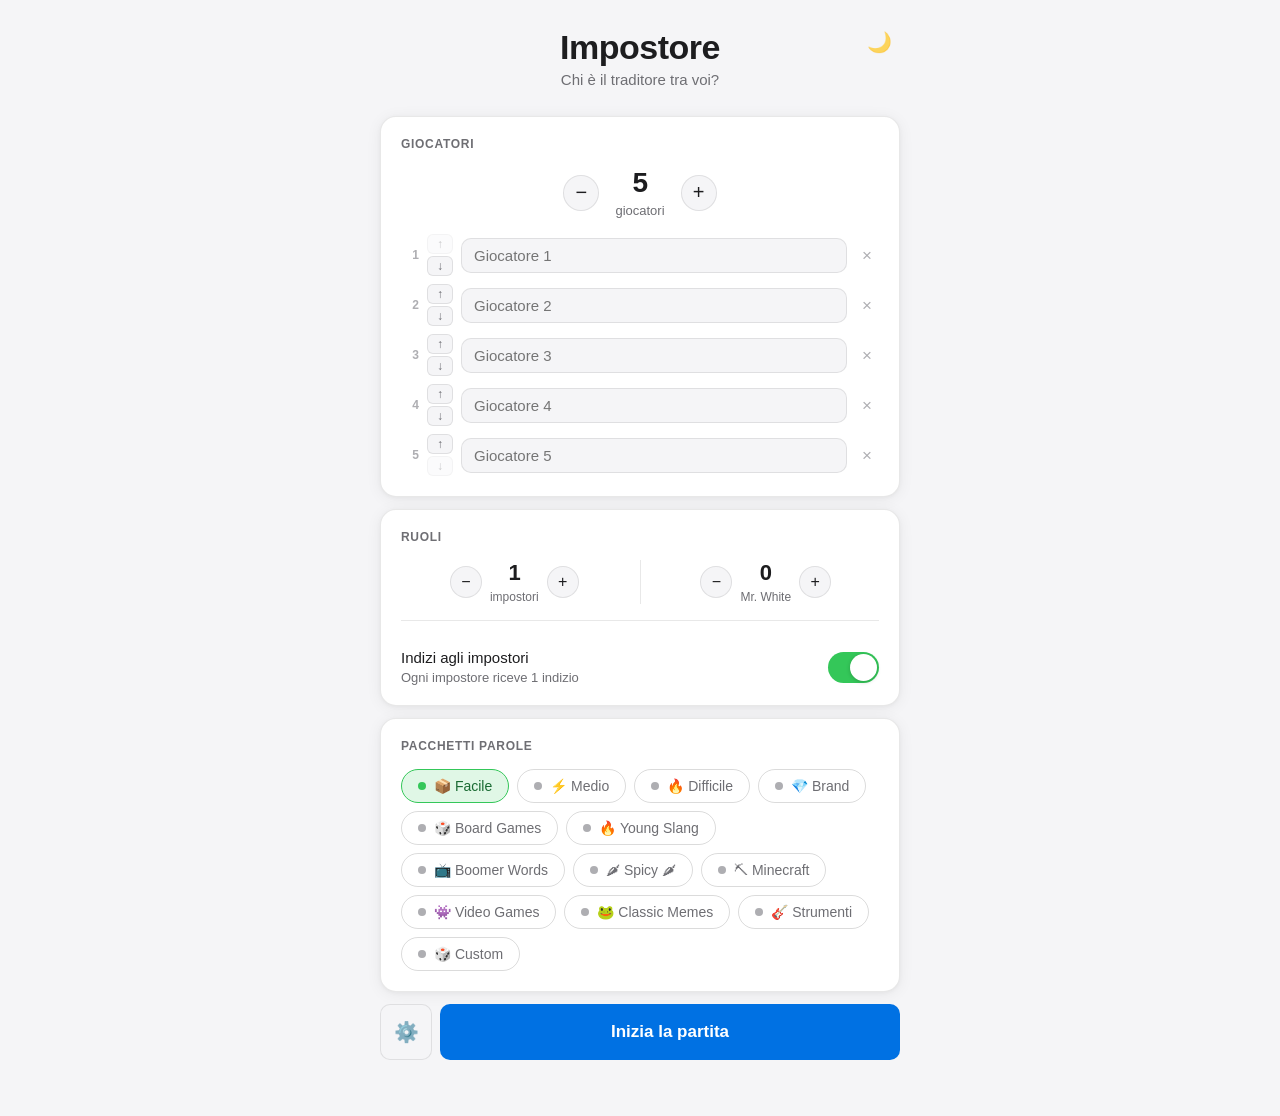
==== commit 2b1f59fb: "Sostituisce drag riordino con controlli" ====
--- a/index.html
+++ b/index.html
@@ -4,7 +4,7 @@
   <meta charset="UTF-8">
   <meta name="viewport" content="width=device-width, initial-scale=1.0">
   <title>Impostore</title>
-  <link rel="stylesheet" href="style.css?v=9">
+  <link rel="stylesheet" href="style.css?v=10">
   <script>
     (function() {
       var t = localStorage.getItem('imp_theme') ||
@@ -226,6 +226,6 @@
     </div>
   </div>
 
-  <script src="script.js?v=9"></script>
+  <script src="script.js?v=10"></script>
 </body>
 </html>
--- a/style.css
+++ b/style.css
@@ -341,16 +341,7 @@
   align-items: center;
   gap: var(--spacing-sm);
   border-radius: var(--radius-sm);
-  transition: background 0.15s, opacity 0.15s;
-}
-
-.player-name-row.dragging {
-  opacity: 0.55;
-  background: var(--accent-soft);
-}
-
-.player-name-row.drop-target {
-  background: var(--accent-soft-strong);
+  transition: opacity 0.15s;
 }
 
 .player-index {
@@ -361,27 +352,40 @@
   text-align: right;
 }
 
-.name-drag-btn {
-  width: 28px;
-  height: 28px;
-  border: none;
-  border-radius: 50%;
-  background: transparent;
-  color: var(--text3);
-  cursor: grab;
-  display: flex;
-  align-items: center;
-  justify-content: center;
-  font-size: 15px;
+.name-order-controls {
+  display: flex;
+  flex-direction: column;
+  gap: 2px;
+  flex-shrink: 0;
+}
+
+.name-order-btn {
+  width: 26px;
+  height: 20px;
+  border: 1px solid var(--border);
+  border-radius: 6px;
+  background: var(--surface2);
+  color: var(--text2);
+  cursor: pointer;
+  display: flex;
+  align-items: center;
+  justify-content: center;
+  font-size: 12px;
   line-height: 1;
-  flex-shrink: 0;
   padding: 0;
   font-family: inherit;
-  touch-action: none;
-}
-
-.name-drag-btn:active {
-  cursor: grabbing;
+  transition: background 0.15s, color 0.15s, border-color 0.15s;
+}
+
+.name-order-btn:hover:not(:disabled) {
+  background: var(--surface3);
+  color: var(--text);
+  border-color: var(--border2);
+}
+
+.name-order-btn:disabled {
+  opacity: 0.35;
+  cursor: default;
 }
 
 .name-input {
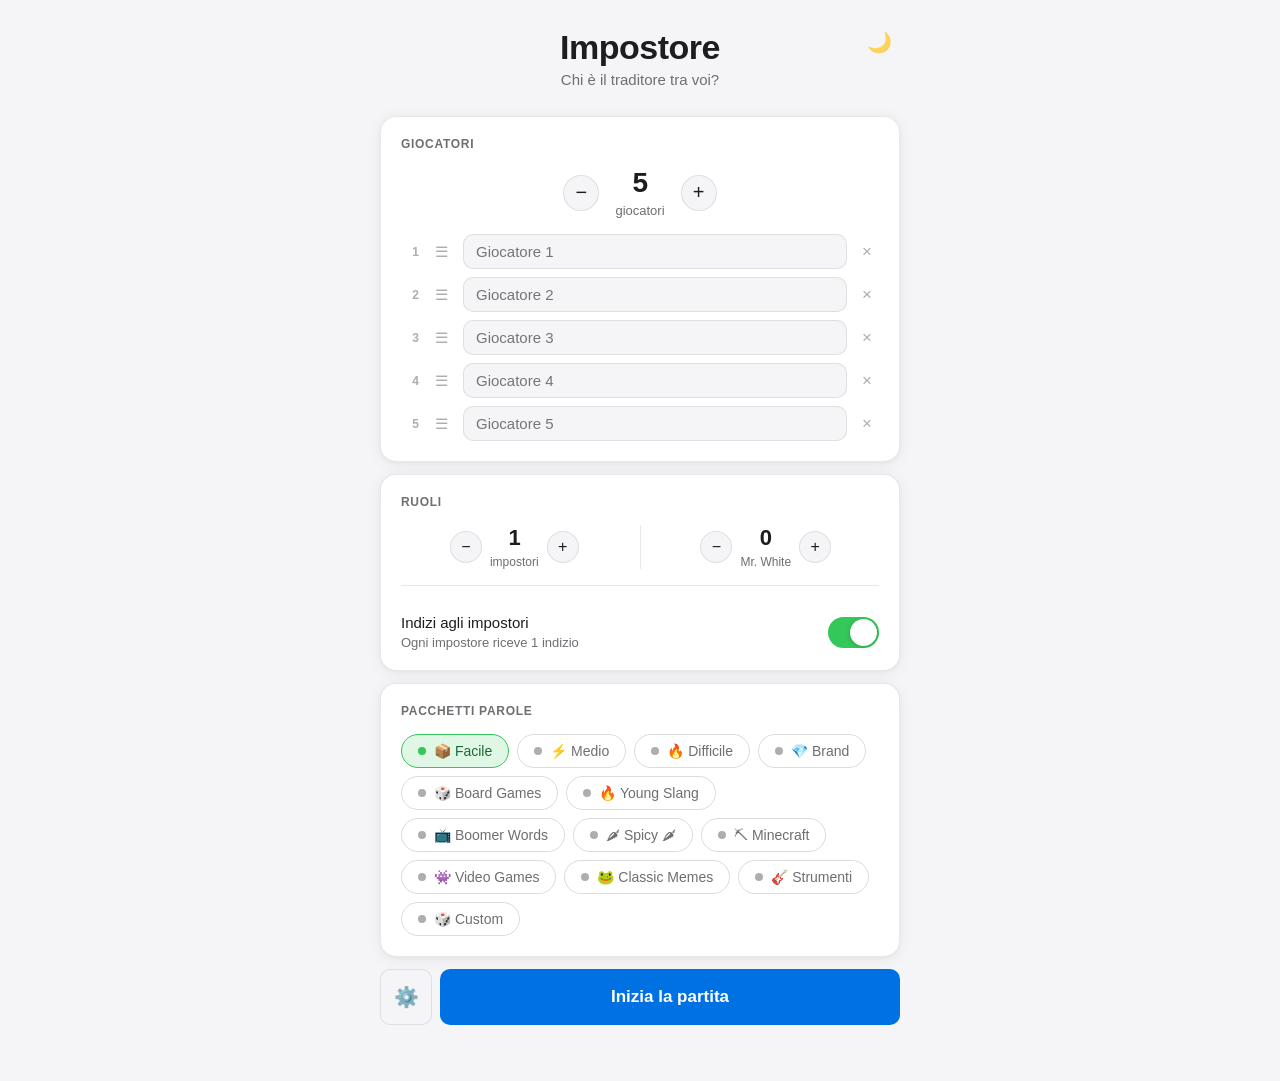
==== commit 602b2aac: "Ripristina maniglie riordino funzionanti" ====
--- a/index.html
+++ b/index.html
@@ -4,7 +4,7 @@
   <meta charset="UTF-8">
   <meta name="viewport" content="width=device-width, initial-scale=1.0">
   <title>Impostore</title>
-  <link rel="stylesheet" href="style.css?v=10">
+  <link rel="stylesheet" href="style.css?v=12">
   <script>
     (function() {
       var t = localStorage.getItem('imp_theme') ||
@@ -226,6 +226,6 @@
     </div>
   </div>
 
-  <script src="script.js?v=10"></script>
+  <script src="script.js?v=12"></script>
 </body>
 </html>
--- a/style.css
+++ b/style.css
@@ -341,7 +341,17 @@
   align-items: center;
   gap: var(--spacing-sm);
   border-radius: var(--radius-sm);
-  transition: opacity 0.15s;
+  transition: opacity 0.15s, outline-color 0.15s;
+  outline: 1.5px solid transparent;
+  outline-offset: 2px;
+}
+
+.player-name-row.dragging {
+  opacity: 0.55;
+}
+
+.player-name-row.drag-target {
+  outline-color: var(--accent);
 }
 
 .player-index {
@@ -352,40 +362,27 @@
   text-align: right;
 }
 
-.name-order-controls {
-  display: flex;
-  flex-direction: column;
-  gap: 2px;
+.name-drag-btn {
+  width: 28px;
+  height: 28px;
+  border: none;
+  border-radius: 50%;
+  background: transparent;
+  color: var(--text3);
+  cursor: grab;
+  display: flex;
+  align-items: center;
+  justify-content: center;
+  font-size: 15px;
+  line-height: 1;
   flex-shrink: 0;
-}
-
-.name-order-btn {
-  width: 26px;
-  height: 20px;
-  border: 1px solid var(--border);
-  border-radius: 6px;
-  background: var(--surface2);
-  color: var(--text2);
-  cursor: pointer;
-  display: flex;
-  align-items: center;
-  justify-content: center;
-  font-size: 12px;
-  line-height: 1;
   padding: 0;
   font-family: inherit;
-  transition: background 0.15s, color 0.15s, border-color 0.15s;
-}
-
-.name-order-btn:hover:not(:disabled) {
-  background: var(--surface3);
-  color: var(--text);
-  border-color: var(--border2);
-}
-
-.name-order-btn:disabled {
-  opacity: 0.35;
-  cursor: default;
+  touch-action: none;
+}
+
+.name-drag-btn:active {
+  cursor: grabbing;
 }
 
 .name-input {
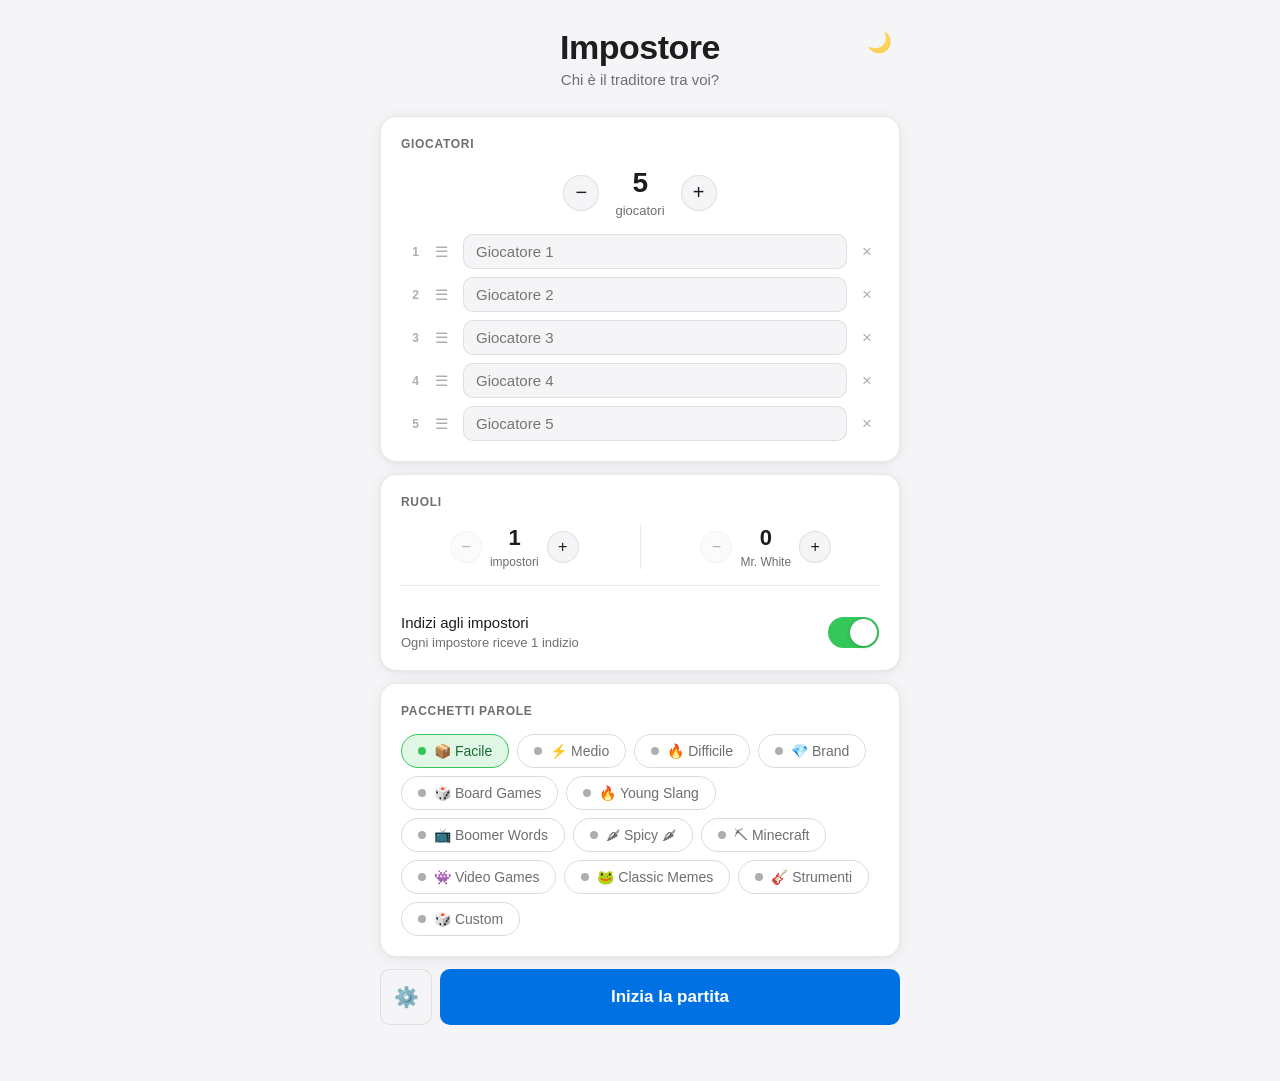
==== commit c539dffa: "Migliora robustezza UI e accessibilita" ====
--- a/index.html
+++ b/index.html
@@ -4,7 +4,7 @@
   <meta charset="UTF-8">
   <meta name="viewport" content="width=device-width, initial-scale=1.0">
   <title>Impostore</title>
-  <link rel="stylesheet" href="style.css?v=12">
+  <link rel="stylesheet" href="style.css?v=14">
   <script>
     (function() {
       var t = localStorage.getItem('imp_theme') ||
@@ -25,12 +25,12 @@
       <div class="card">
         <div class="card-title">Giocatori</div>
         <div class="stepper">
-          <button class="step-btn" id="btn-players-minus">−</button>
+          <button class="step-btn" id="btn-players-minus" type="button" aria-label="Diminuisci numero giocatori">−</button>
           <div>
             <div class="step-value" id="player-count">5</div>
             <div class="step-label">giocatori</div>
           </div>
-          <button class="step-btn" id="btn-players-plus">+</button>
+          <button class="step-btn" id="btn-players-plus" type="button" aria-label="Aumenta numero giocatori">+</button>
         </div>
         <div class="player-name-list" id="player-name-list"></div>
       </div>
@@ -39,23 +39,23 @@
         <div class="roles-grid">
           <div class="role-col-l">
             <div class="stepper">
-              <button class="step-btn" id="btn-impostors-minus">−</button>
+              <button class="step-btn" id="btn-impostors-minus" type="button" aria-label="Diminuisci numero impostori">−</button>
               <div>
                 <div class="step-value" id="impostor-count">1</div>
                 <div class="step-label">impostori</div>
               </div>
-              <button class="step-btn" id="btn-impostors-plus">+</button>
+              <button class="step-btn" id="btn-impostors-plus" type="button" aria-label="Aumenta numero impostori">+</button>
             </div>
           </div>
           <div class="roles-divider"></div>
           <div class="role-col-r">
             <div class="stepper">
-              <button class="step-btn" id="btn-mrwhites-minus">−</button>
+              <button class="step-btn" id="btn-mrwhites-minus" type="button" aria-label="Diminuisci numero Mr. White">−</button>
               <div>
                 <div class="step-value" id="mrwhite-count">0</div>
                 <div class="step-label">Mr. White</div>
               </div>
-              <button class="step-btn" id="btn-mrwhites-plus">+</button>
+              <button class="step-btn" id="btn-mrwhites-plus" type="button" aria-label="Aumenta numero Mr. White">+</button>
             </div>
           </div>
         </div>
@@ -65,7 +65,7 @@
             <h3>Indizi agli impostori</h3>
             <p>Ogni impostore riceve 1 indizio</p>
           </div>
-          <button class="toggle on" id="toggle-hints"></button>
+          <button class="toggle on" id="toggle-hints" type="button" role="switch" aria-label="Indizi agli impostori" aria-checked="true"></button>
         </div>
       </div>
       <div class="card">
@@ -73,7 +73,7 @@
         <div class="packet-grid" id="home-packet-grid"></div>
       </div>
       <div class="start-row">
-        <button class="settings-gear" id="btn-settings">⚙️</button>
+        <button class="settings-gear" id="btn-settings" type="button" aria-label="Apri impostazioni pacchetti">⚙️</button>
         <button class="btn btn-primary" id="btn-start" style="flex: 1;">Inizia la partita</button>
       </div>
     </div>
@@ -91,7 +91,7 @@
       </div>
       <div class="sa-row">
         <button class="sa-btn" id="btn-export-all">⬆ Esporta tutti</button>
-        <label class="sa-btn" style="cursor: pointer;">
+        <label class="sa-btn" id="btn-import" role="button" tabindex="0" aria-label="Importa pacchetti JSON" style="cursor: pointer;">
           ⬇ Importa
           <input type="file" id="file-import" accept=".json" style="display: none;">
         </label>
@@ -121,6 +121,11 @@
       <div class="reveal-top">
         <div class="player-card" id="player-card"></div>
       </div>
+    </div>
+
+    <!-- STARTER -->
+    <div class="screen" id="screen-starter">
+      <div class="starter-card" id="starter-card"></div>
     </div>
 
     <!-- VOTE -->
@@ -226,6 +231,6 @@
     </div>
   </div>
 
-  <script src="script.js?v=12"></script>
+  <script src="script.js?v=14"></script>
 </body>
 </html>
--- a/style.css
+++ b/style.css
@@ -173,6 +173,15 @@
   font-family: inherit;
 }
 
+.step-btn:disabled {
+  opacity: 0.35;
+  cursor: not-allowed;
+}
+
+.step-btn:disabled:hover {
+  background: var(--surface2);
+}
+
 .step-btn:hover {
   background: var(--surface3);
 }
@@ -314,6 +323,9 @@
   display: flex;
   align-items: center;
   gap: var(--spacing-sm);
+  min-width: 0;
+  max-width: 100%;
+  overflow-wrap: anywhere;
 }
 
 .packet-pill:active {
@@ -396,6 +408,7 @@
   color: var(--text);
   outline: none;
   transition: border-color 0.15s, background 0.15s;
+  min-width: 0;
 }
 
 .name-input:focus {
@@ -665,6 +678,8 @@
   color: var(--text);
   letter-spacing: -0.8px;
   margin-top: var(--spacing-lg);
+  overflow-wrap: anywhere;
+  hyphens: auto;
 }
 
 .role-sub {
@@ -696,6 +711,30 @@
   font-size: 22px;
   font-weight: 700;
   color: var(--text);
+  overflow-wrap: anywhere;
+}
+
+/* Starter */
+.screen#screen-starter {
+  display: none;
+  flex-direction: column;
+  justify-content: center;
+  align-items: center;
+}
+
+.screen#screen-starter.active {
+  display: flex;
+}
+
+.starter-card {
+  background: var(--surface);
+  border-radius: var(--radius);
+  padding: var(--spacing-4xl) var(--spacing-2xl);
+  text-align: center;
+  box-shadow: var(--shadow-lg);
+  border: 1px solid var(--border);
+  animation: cardEnter 0.34s cubic-bezier(0.2, 0.8, 0.2, 1);
+  width: 100%;
 }
 
 /* Civilian Eliminated */
@@ -738,15 +777,11 @@
   flex: 1;
   display: flex;
   flex-direction: column;
-  justify-content: center;
+  justify-content: flex-start;
   position: relative;
 }
 
 #screen-vote .nav-row {
-  position: absolute;
-  top: 0;
-  left: 0;
-  right: 0;
   justify-content: center;
 }
 
@@ -773,6 +808,7 @@
   transition: all 0.15s;
   user-select: none;
   min-height: 48px;
+  gap: var(--spacing-md);
 }
 
 .player-vote-item:hover {
@@ -788,6 +824,8 @@
 .player-vote-name {
   font-size: 16px;
   font-weight: 500;
+  min-width: 0;
+  overflow-wrap: anywhere;
 }
 
 .vote-check {
@@ -860,6 +898,7 @@
   padding: var(--spacing-md) 0;
   border-bottom: 1px solid var(--border);
   font-size: 15px;
+  gap: var(--spacing-md);
 }
 
 .info-row:last-child {
@@ -872,6 +911,9 @@
 
 .info-row span:last-child {
   font-weight: 600;
+  min-width: 0;
+  text-align: right;
+  overflow-wrap: anywhere;
 }
 
 .tag-i {
@@ -945,6 +987,10 @@
 .pname {
   font-size: 15px;
   font-weight: 500;
+  min-width: 0;
+  overflow: hidden;
+  text-overflow: ellipsis;
+  white-space: nowrap;
 }
 
 .pcount {
@@ -965,15 +1011,14 @@
 }
 
 .packet-body {
-  max-height: 0;
-  overflow: hidden;
+  display: none;
+  overflow: visible;
   padding: 0 var(--spacing-lg);
-  transition: max-height 0.32s cubic-bezier(0.4, 0, 0.2, 1),
-              padding 0.32s cubic-bezier(0.4, 0, 0.2, 1);
+  transition: padding 0.2s cubic-bezier(0.4, 0, 0.2, 1);
 }
 
 .packet-body.open {
-  max-height: 800px;
+  display: block;
   padding-bottom: var(--spacing-lg);
 }
 
@@ -1466,6 +1511,7 @@
 /* Game screens fill available height so cards appear centered */
 #screen-cover.active,
 #screen-reveal.active,
+#screen-starter.active,
 #screen-vote.active,
 #screen-civilian-elim.active,
 #screen-mrwhite-guess.active,
@@ -1477,3 +1523,13 @@
 #packet-editors {
   margin-bottom: var(--spacing-lg);
 }
+
+button:focus-visible,
+input:focus-visible,
+textarea:focus-visible,
+select:focus-visible,
+.sa-btn:focus-visible,
+.player-vote-item:focus-visible {
+  outline: 2px solid var(--accent);
+  outline-offset: 2px;
+}
